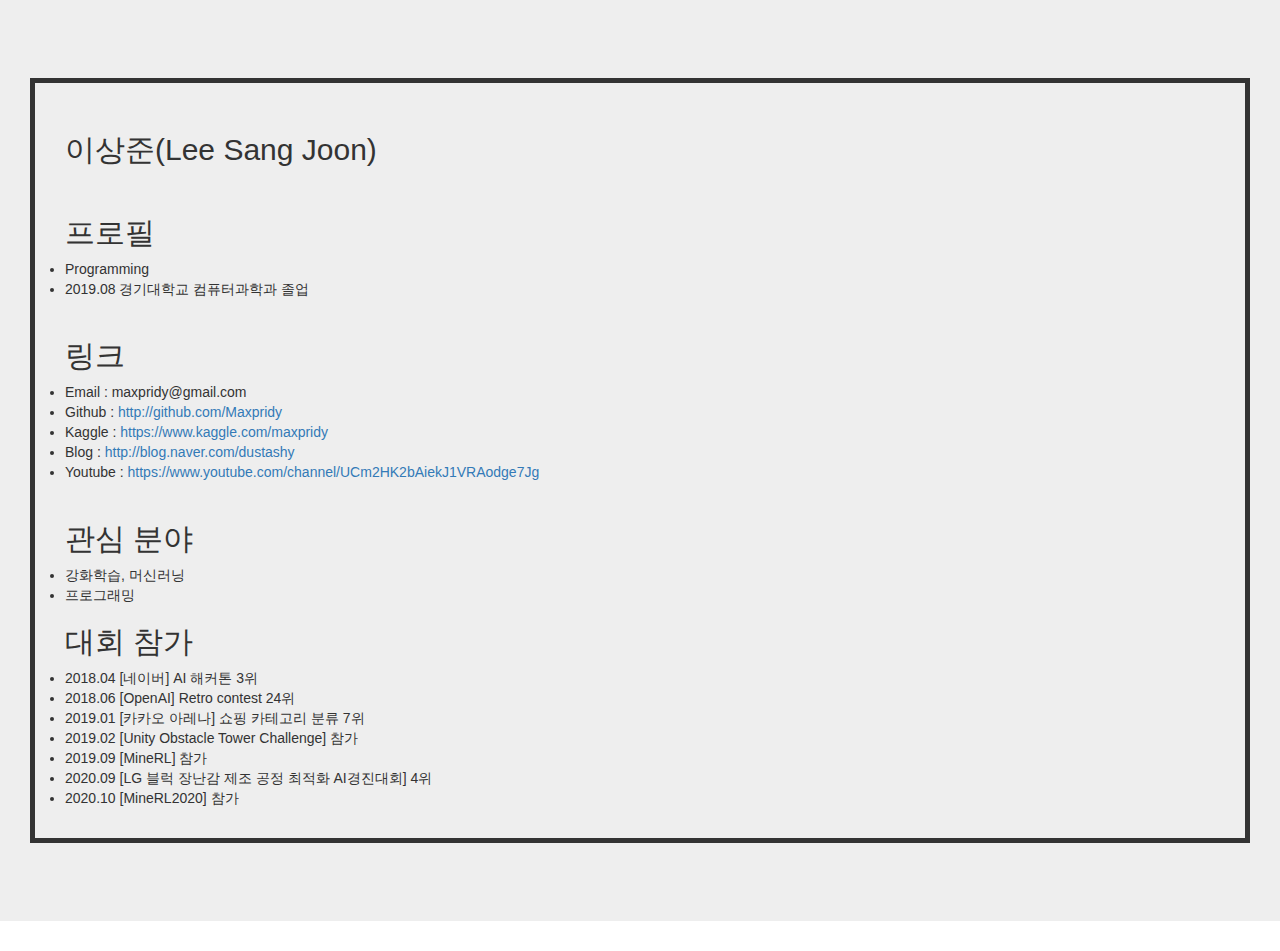
==== index.html @ fdd9bcda "update README : add kaggle" ====
<!DOCTYPE html>
<html lang="ko">
    <head>
        <title>
            Max Pridy
        </title>

        <link rel="shortcut icon" href="./images/max.jpg">


        <!-- CSS  -->
        <link href="css/style.css" type="text/css" rel="stylesheet" media="screen,projection"/>
        <link rel="stylesheet" href="css/main.css">
        <link rel="stylesheet" href="https://maxcdn.bootstrapcdn.com/bootstrap/3.3.2/css/bootstrap.min.css">

        <meta name="viewport" content="width=device-width, initial-scale=1.0">
    </head>
    <body>
        <container class="jumbotron">
            <main id="leftmain">

                <h2>이상준(Lee Sang Joon)</h2>
                <br>

                <div>
                    <h2>프로필</h2>

                    <li>Programming</li>
                    <li>2019.08 경기대학교 컴퓨터과학과 졸업</li>
                </div>
                <br>

                <div>
                    <h2>링크</h2>
                    <li>Email  : maxpridy@gmail.com</li>
                    <li>Github : <a href="http://github.com/Maxpridy">http://github.com/Maxpridy</a></li>
                    <li>Kaggle : <a href="https://www.kaggle.com/maxpridy">https://www.kaggle.com/maxpridy</a></li>
                    <li>Blog : <a href="http://blog.naver.com/dustashy">http://blog.naver.com/dustashy</a></li>
                    <li>Youtube : <a href="https://www.youtube.com/channel/UCm2HK2bAiekJ1VRAodge7Jg">https://www.youtube.com/channel/UCm2HK2bAiekJ1VRAodge7Jg</a></li>
                </div>
                <br>

                <div>
                    <h2>관심 분야</h2>
                    <li>강화학습, 머신러닝</li>
                    <li>프로그래밍</li>
                </div>

                <div>
                    <h2>대회 참가</h2>
                    <li>2018.04 [네이버] AI 해커톤 3위</li>
                    <li>2018.06 [OpenAI] Retro contest 24위</li>
                    <li>2019.01 [카카오 아레나] 쇼핑 카테고리 분류 7위</li>
                    <li>2019.02 [Unity Obstacle Tower Challenge] 참가</li>
                    <li>2019.09 [MineRL] 참가</li>
                    <li>2020.09 [LG 블럭 장난감 제조 공정 최적화 AI경진대회] 4위</li>
                    <li>2020.10 [MineRL2020] 참가</li>
                </div>

            </main>

            <!-- <main id="rightmain" class="col-md-6">

            </main> -->

        </container>

    </body>
</html>
---- css/main.css ----
container{
    display: flex;
}

main{
    flex-basis: 50%;
    padding: 30px;
    flex-grow: 1;
    border: 5px solid;
    margin: 30px;
    vertical-align: middle;

}

@media(max-width: 1000px){
    container{
        flex-direction: column;
    }
}

.blue{
    color: #1D4E89;
}

.red{
    color: #954F4F;
}
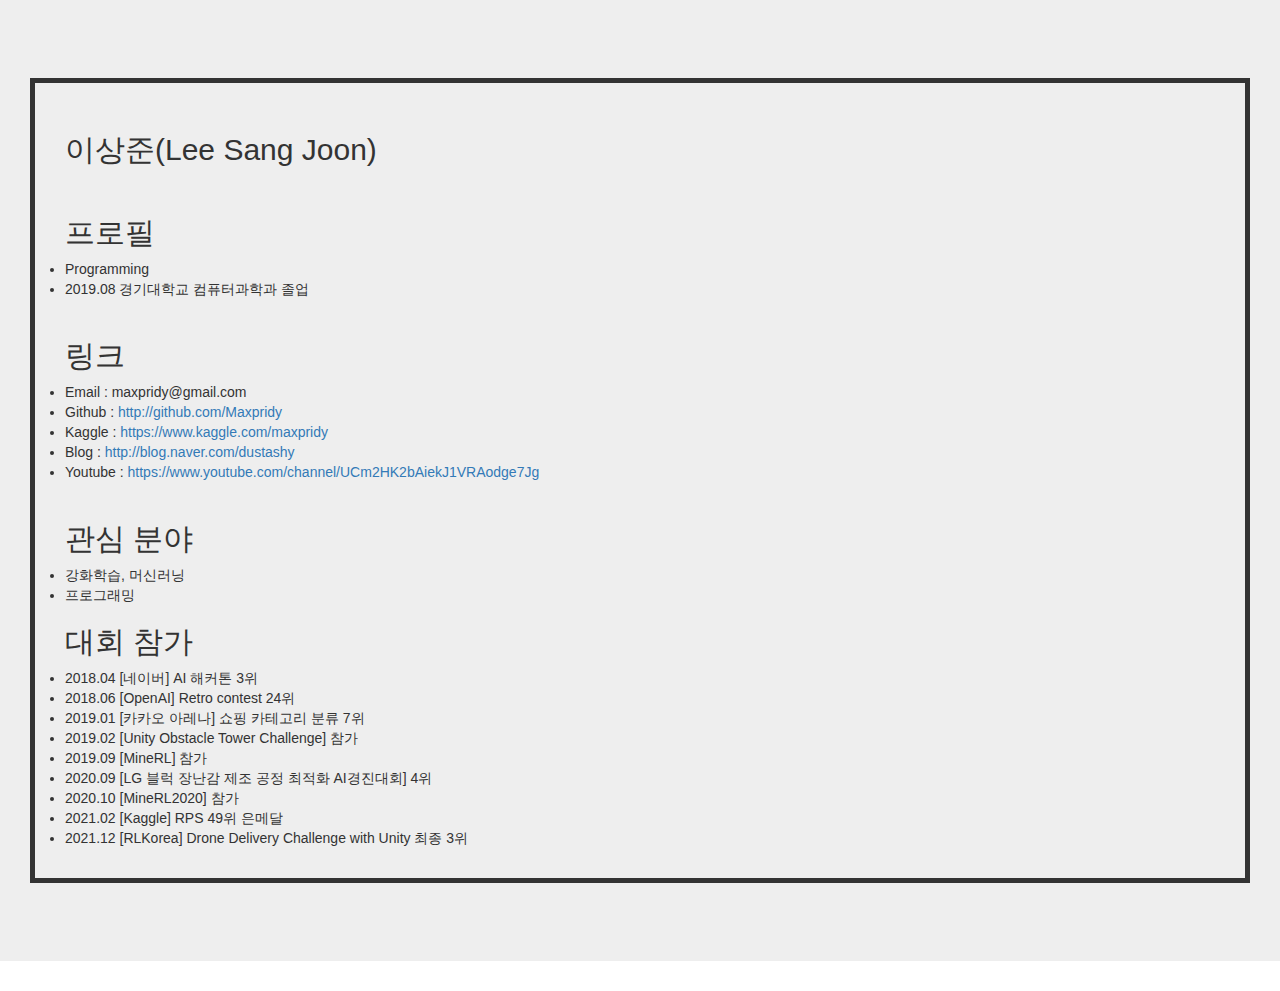
==== commit e42ddc21: "update index" ====
--- a/index.html
+++ b/index.html
@@ -55,6 +55,8 @@
                     <li>2019.09 [MineRL] 참가</li>
                     <li>2020.09 [LG 블럭 장난감 제조 공정 최적화 AI경진대회] 4위</li>
                     <li>2020.10 [MineRL2020] 참가</li>
+                    <li>2021.02 [Kaggle] RPS 49위 은메달</li>
+                    <li>2021.12 [RLKorea] Drone Delivery Challenge with Unity 최종 3위</li>
                 </div>
 
             </main>
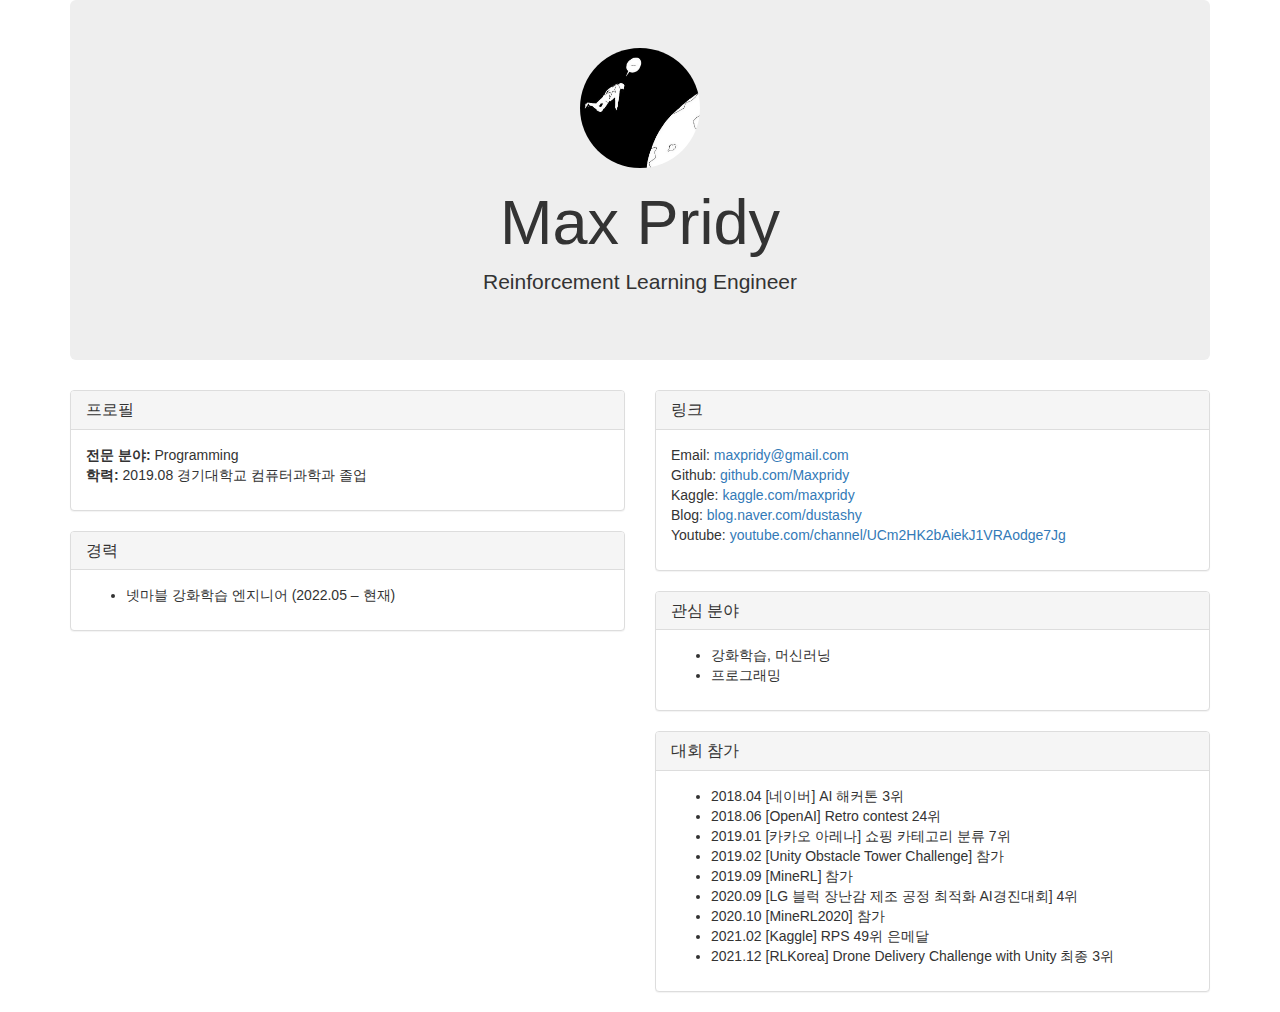
==== commit c8af42c9: "Update index.html" ====
--- a/index.html
+++ b/index.html
@@ -1,71 +1,95 @@
 <!DOCTYPE html>
 <html lang="ko">
-    <head>
-        <title>
-            Max Pridy
-        </title>
-
-        <link rel="shortcut icon" href="./images/max.jpg">
-
-
-        <!-- CSS  -->
-        <link href="css/style.css" type="text/css" rel="stylesheet" media="screen,projection"/>
-        <link rel="stylesheet" href="css/main.css">
-        <link rel="stylesheet" href="https://maxcdn.bootstrapcdn.com/bootstrap/3.3.2/css/bootstrap.min.css">
-
-        <meta name="viewport" content="width=device-width, initial-scale=1.0">
-    </head>
-    <body>
-        <container class="jumbotron">
-            <main id="leftmain">
-
-                <h2>이상준(Lee Sang Joon)</h2>
-                <br>
-
-                <div>
-                    <h2>프로필</h2>
-
-                    <li>Programming</li>
-                    <li>2019.08 경기대학교 컴퓨터과학과 졸업</li>
+<head>
+    <meta charset="UTF-8">
+    <meta name="viewport" content="width=device-width, initial-scale=1">
+    <title>Max Pridy</title>
+    <link rel="shortcut icon" href="./images/max.jpg">
+    <!-- Bootstrap CSS -->
+    <link rel="stylesheet" href="https://maxcdn.bootstrapcdn.com/bootstrap/3.3.2/css/bootstrap.min.css">
+    <!-- Custom CSS -->
+    <link href="css/style.css" rel="stylesheet" />
+    <link href="css/main.css" rel="stylesheet" />
+</head>
+<body>
+    <div class="container">
+        <!-- Header -->
+        <header class="jumbotron text-center">
+            <img src="./images/max.jpg" alt="Max Pridy" class="img-circle" width="120" height="120">
+            <h1>Max Pridy</h1>
+            <p>Reinforcement Learning Engineer</p>
+        </header>
+        <!-- Content -->
+        <div class="row">
+            <!-- Left Column -->
+            <div class="col-md-6">
+                <!-- Profile Panel -->
+                <div class="panel panel-default">
+                    <div class="panel-heading"><h3 class="panel-title">프로필</h3></div>
+                    <div class="panel-body">
+                        <ul class="list-unstyled">
+                            <li><strong>전문 분야:</strong> Programming</li>
+                            <li><strong>학력:</strong> 2019.08 경기대학교 컴퓨터과학과 졸업</li>
+                        </ul>
+                    </div>
                 </div>
-                <br>
-
-                <div>
-                    <h2>링크</h2>
-                    <li>Email  : maxpridy@gmail.com</li>
-                    <li>Github : <a href="http://github.com/Maxpridy">http://github.com/Maxpridy</a></li>
-                    <li>Kaggle : <a href="https://www.kaggle.com/maxpridy">https://www.kaggle.com/maxpridy</a></li>
-                    <li>Blog : <a href="http://blog.naver.com/dustashy">http://blog.naver.com/dustashy</a></li>
-                    <li>Youtube : <a href="https://www.youtube.com/channel/UCm2HK2bAiekJ1VRAodge7Jg">https://www.youtube.com/channel/UCm2HK2bAiekJ1VRAodge7Jg</a></li>
+                <!-- Career Panel -->
+                <div class="panel panel-default">
+                    <div class="panel-heading"><h3 class="panel-title">경력</h3></div>
+                    <div class="panel-body">
+                        <ul>
+                            <li>넷마블 강화학습 엔지니어 (2022.05 &ndash; 현재)</li>
+                        </ul>
+                    </div>
                 </div>
-                <br>
-
-                <div>
-                    <h2>관심 분야</h2>
-                    <li>강화학습, 머신러닝</li>
-                    <li>프로그래밍</li>
+            </div>
+            <!-- Right Column -->
+            <div class="col-md-6">
+                <!-- Links Panel -->
+                <div class="panel panel-default">
+                    <div class="panel-heading"><h3 class="panel-title">링크</h3></div>
+                    <div class="panel-body">
+                        <ul class="list-unstyled">
+                            <li>Email: <a href="mailto:maxpridy@gmail.com">maxpridy@gmail.com</a></li>
+                            <li>Github: <a href="http://github.com/Maxpridy" target="_blank">github.com/Maxpridy</a></li>
+                            <li>Kaggle: <a href="https://www.kaggle.com/maxpridy" target="_blank">kaggle.com/maxpridy</a></li>
+                            <li>Blog: <a href="http://blog.naver.com/dustashy" target="_blank">blog.naver.com/dustashy</a></li>
+                            <li>Youtube: <a href="https://www.youtube.com/channel/UCm2HK2bAiekJ1VRAodge7Jg" target="_blank">youtube.com/channel/UCm2HK2bAiekJ1VRAodge7Jg</a></li>
+                        </ul>
+                    </div>
                 </div>
-
-                <div>
-                    <h2>대회 참가</h2>
-                    <li>2018.04 [네이버] AI 해커톤 3위</li>
-                    <li>2018.06 [OpenAI] Retro contest 24위</li>
-                    <li>2019.01 [카카오 아레나] 쇼핑 카테고리 분류 7위</li>
-                    <li>2019.02 [Unity Obstacle Tower Challenge] 참가</li>
-                    <li>2019.09 [MineRL] 참가</li>
-                    <li>2020.09 [LG 블럭 장난감 제조 공정 최적화 AI경진대회] 4위</li>
-                    <li>2020.10 [MineRL2020] 참가</li>
-                    <li>2021.02 [Kaggle] RPS 49위 은메달</li>
-                    <li>2021.12 [RLKorea] Drone Delivery Challenge with Unity 최종 3위</li>
+                <!-- Interests Panel -->
+                <div class="panel panel-default">
+                    <div class="panel-heading"><h3 class="panel-title">관심 분야</h3></div>
+                    <div class="panel-body">
+                        <ul>
+                            <li>강화학습, 머신러닝</li>
+                            <li>프로그래밍</li>
+                        </ul>
+                    </div>
                 </div>
-
-            </main>
-
-            <!-- <main id="rightmain" class="col-md-6">
-
-            </main> -->
-
-        </container>
-
-    </body>
+                <!-- Competitions Panel -->
+                <div class="panel panel-default">
+                    <div class="panel-heading"><h3 class="panel-title">대회 참가</h3></div>
+                    <div class="panel-body">
+                        <ul>
+                            <li>2018.04 [네이버] AI 해커톤 3위</li>
+                            <li>2018.06 [OpenAI] Retro contest 24위</li>
+                            <li>2019.01 [카카오 아레나] 쇼핑 카테고리 분류 7위</li>
+                            <li>2019.02 [Unity Obstacle Tower Challenge] 참가</li>
+                            <li>2019.09 [MineRL] 참가</li>
+                            <li>2020.09 [LG 블럭 장난감 제조 공정 최적화 AI경진대회] 4위</li>
+                            <li>2020.10 [MineRL2020] 참가</li>
+                            <li>2021.02 [Kaggle] RPS 49위 은메달</li>
+                            <li>2021.12 [RLKorea] Drone Delivery Challenge with Unity 최종 3위</li>
+                        </ul>
+                    </div>
+                </div>
+            </div>
+        </div>
+    </div>
+    <!-- jQuery and Bootstrap JS -->
+    <script src="https://ajax.googleapis.com/ajax/libs/jquery/1.11.2/jquery.min.js"></script>
+    <script src="https://maxcdn.bootstrapcdn.com/bootstrap/3.3.2/js/bootstrap.min.js"></script>
+</body>
 </html>
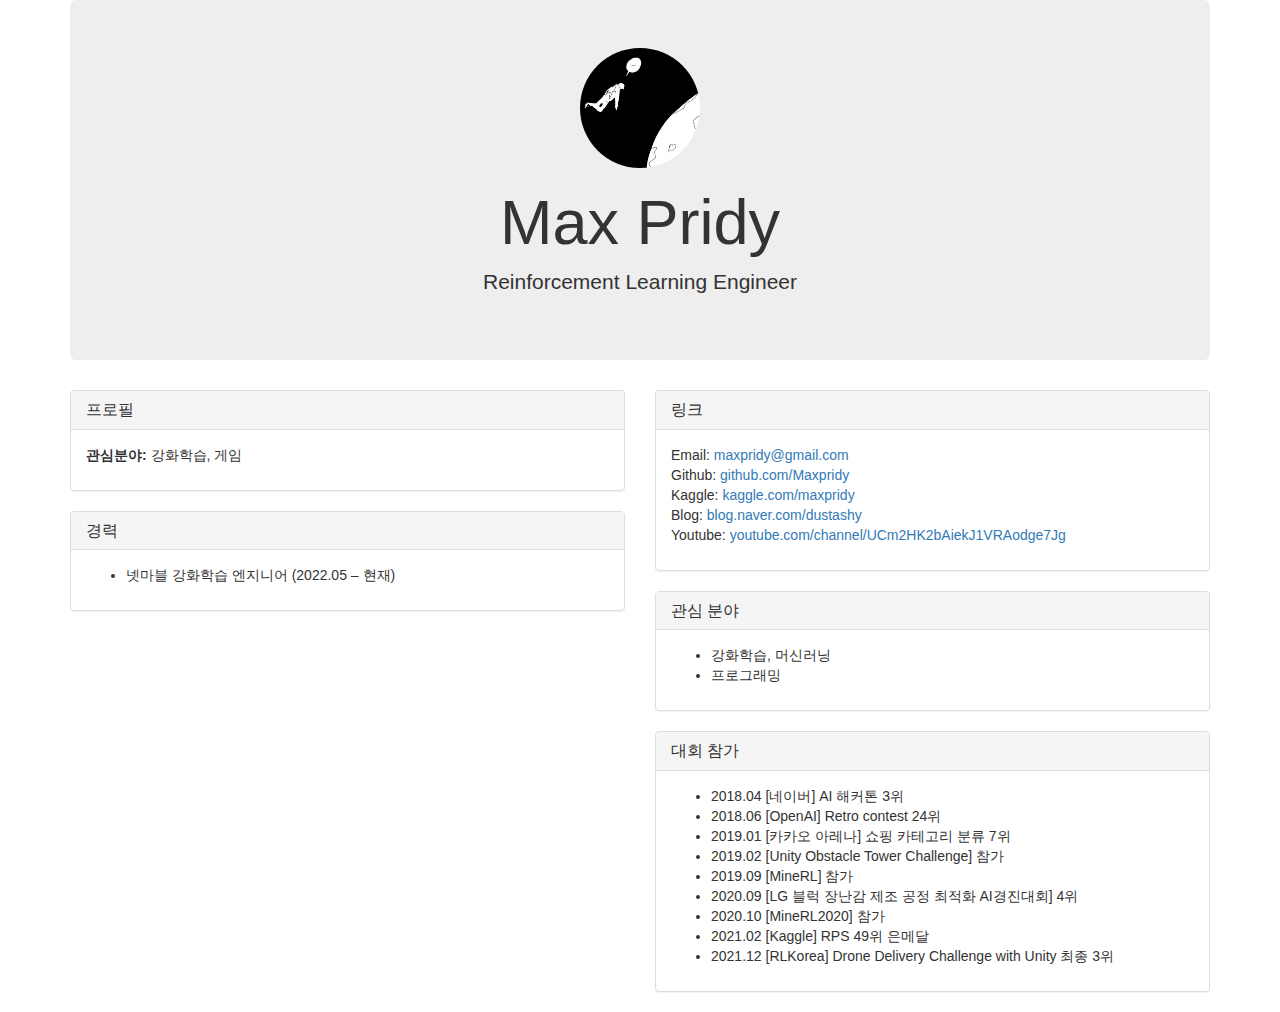
==== commit c4e1ee3e: "Update index.html" ====
--- a/index.html
+++ b/index.html
@@ -28,8 +28,7 @@
                     <div class="panel-heading"><h3 class="panel-title">프로필</h3></div>
                     <div class="panel-body">
                         <ul class="list-unstyled">
-                            <li><strong>전문 분야:</strong> Programming</li>
-                            <li><strong>학력:</strong> 2019.08 경기대학교 컴퓨터과학과 졸업</li>
+                            <li><strong>관심분야:</strong> 강화학습, 게임</li>
                         </ul>
                     </div>
                 </div>
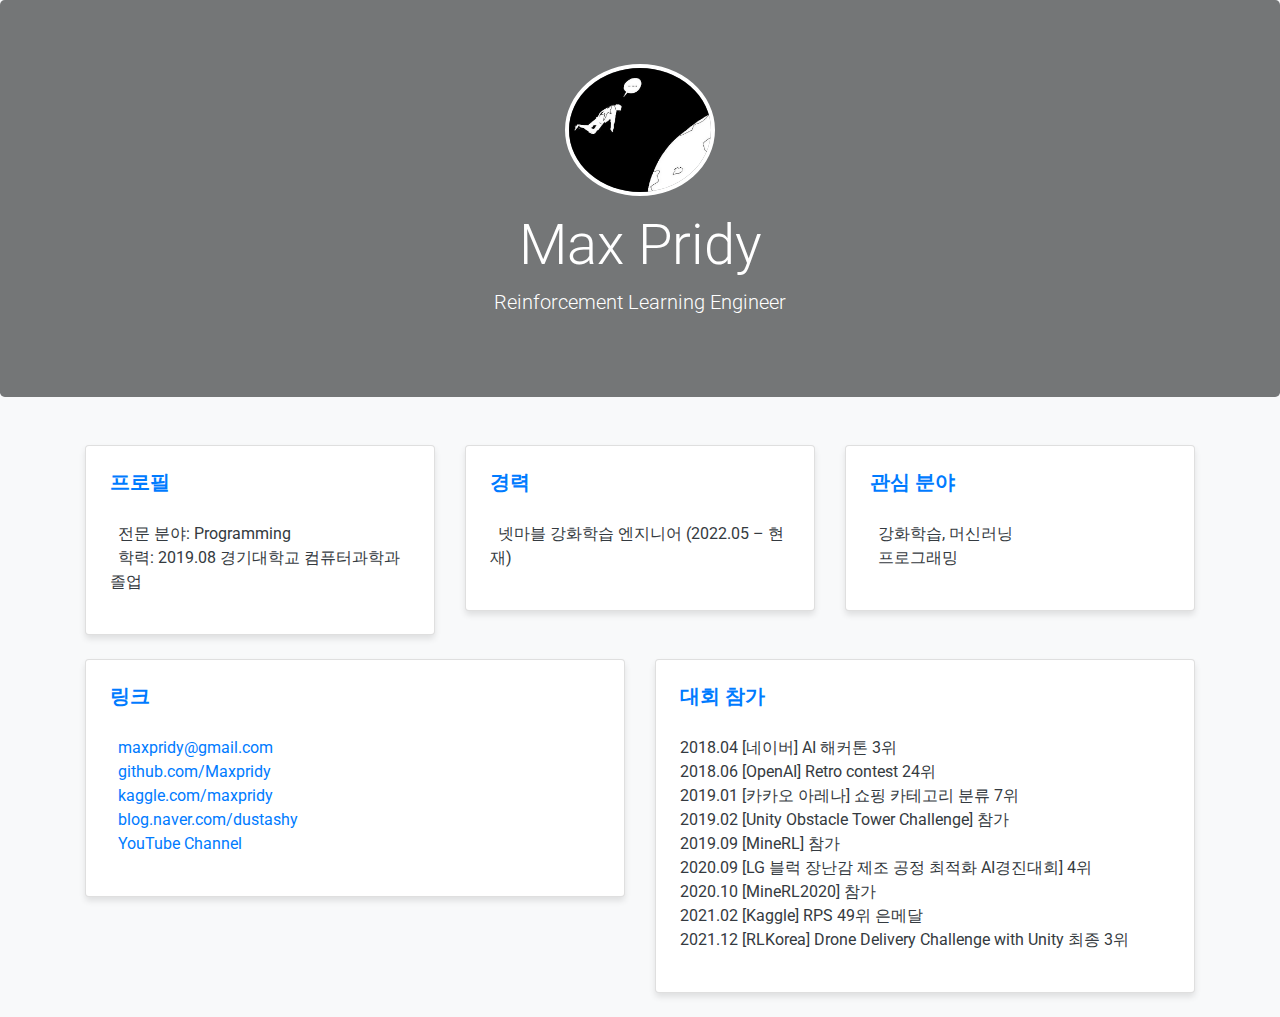
==== commit 4a15e324: "Update index.html" ====
--- a/index.html
+++ b/index.html
@@ -5,90 +5,128 @@
     <meta name="viewport" content="width=device-width, initial-scale=1">
     <title>Max Pridy</title>
     <link rel="shortcut icon" href="./images/max.jpg">
-    <!-- Bootstrap CSS -->
-    <link rel="stylesheet" href="https://maxcdn.bootstrapcdn.com/bootstrap/3.3.2/css/bootstrap.min.css">
-    <!-- Custom CSS -->
-    <link href="css/style.css" rel="stylesheet" />
-    <link href="css/main.css" rel="stylesheet" />
+    <!-- Google Fonts -->
+    <link href="https://fonts.googleapis.com/css?family=Roboto:400,700&display=swap" rel="stylesheet">
+    <!-- Bootstrap 4 -->
+    <link rel="stylesheet" href="https://stackpath.bootstrapcdn.com/bootstrap/4.5.2/css/bootstrap.min.css">
+    <!-- FontAwesome -->
+    <link rel="stylesheet" href="https://use.fontawesome.com/releases/v5.15.4/css/all.css" integrity="sha384-dyN1QBGpL+1TUN324j6nU5zTh+Kqz1Q4ticZG9GmE+ic0Lbi9jFusn3+G2v30o/p" crossorigin="anonymous">
+    <style>
+        body {
+            font-family: 'Roboto', sans-serif;
+            background-color: #f8f9fa;
+            color: #343a40;
+        }
+        .jumbotron {
+            background-image: url('./images/header-bg.jpg');
+            background-size: cover;
+            background-position: center;
+            color: white;
+            position: relative;
+            overflow: hidden;
+            margin-bottom: 0;
+            padding: 4rem 2rem;
+        }
+        .jumbotron::after {
+            content: '';
+            position: absolute;
+            top: 0; left: 0; right: 0; bottom: 0;
+            background: rgba(0,0,0,0.5);
+        }
+        .jumbotron .container {
+            position: relative;
+            z-index: 1;
+        }
+        .jumbotron .rounded-circle {
+            border: 4px solid #fff;
+        }
+        .card {
+            box-shadow: 0 4px 6px rgba(0,0,0,0.1);
+            transition: transform 0.2s;
+        }
+        .card:hover {
+            transform: translateY(-5px);
+        }
+        .card-title {
+            font-weight: 700;
+            color: #007bff;
+        }
+        .list-unstyled li i {
+            margin-right: 8px;
+            color: #007bff;
+        }
+    </style>
 </head>
 <body>
-    <div class="container">
-        <!-- Header -->
-        <header class="jumbotron text-center">
-            <img src="./images/max.jpg" alt="Max Pridy" class="img-circle" width="120" height="120">
-            <h1>Max Pridy</h1>
-            <p>Reinforcement Learning Engineer</p>
-        </header>
-        <!-- Content -->
+    <div class="jumbotron text-center text-white">
+        <div class="container">
+            <img src="./images/max.jpg" alt="Max Pridy" class="rounded-circle img-fluid" width="150">
+            <h1 class="display-4 mt-3">Max Pridy</h1>
+            <p class="lead">Reinforcement Learning Engineer</p>
+        </div>
+    </div>
+    <div class="container mt-5">
         <div class="row">
-            <!-- Left Column -->
-            <div class="col-md-6">
-                <!-- Profile Panel -->
-                <div class="panel panel-default">
-                    <div class="panel-heading"><h3 class="panel-title">프로필</h3></div>
-                    <div class="panel-body">
-                        <ul class="list-unstyled">
-                            <li><strong>관심분야:</strong> 강화학습, 게임</li>
-                        </ul>
-                    </div>
-                </div>
-                <!-- Career Panel -->
-                <div class="panel panel-default">
-                    <div class="panel-heading"><h3 class="panel-title">경력</h3></div>
-                    <div class="panel-body">
-                        <ul>
-                            <li>넷마블 강화학습 엔지니어 (2022.05 &ndash; 현재)</li>
-                        </ul>
-                    </div>
+            <div class="col-lg-4 mb-4">
+                <div class="card p-4">
+                    <h5 class="card-title"><i class="fas fa-user"></i> 프로필</h5>
+                    <ul class="list-unstyled mt-3">
+                        <li><i class="fas fa-code"></i>전문 분야: Programming</li>
+                        <li><i class="fas fa-graduation-cap"></i>학력: 2019.08 경기대학교 컴퓨터과학과 졸업</li>
+                    </ul>
                 </div>
             </div>
-            <!-- Right Column -->
-            <div class="col-md-6">
-                <!-- Links Panel -->
-                <div class="panel panel-default">
-                    <div class="panel-heading"><h3 class="panel-title">링크</h3></div>
-                    <div class="panel-body">
-                        <ul class="list-unstyled">
-                            <li>Email: <a href="mailto:maxpridy@gmail.com">maxpridy@gmail.com</a></li>
-                            <li>Github: <a href="http://github.com/Maxpridy" target="_blank">github.com/Maxpridy</a></li>
-                            <li>Kaggle: <a href="https://www.kaggle.com/maxpridy" target="_blank">kaggle.com/maxpridy</a></li>
-                            <li>Blog: <a href="http://blog.naver.com/dustashy" target="_blank">blog.naver.com/dustashy</a></li>
-                            <li>Youtube: <a href="https://www.youtube.com/channel/UCm2HK2bAiekJ1VRAodge7Jg" target="_blank">youtube.com/channel/UCm2HK2bAiekJ1VRAodge7Jg</a></li>
-                        </ul>
-                    </div>
+            <div class="col-lg-4 mb-4">
+                <div class="card p-4">
+                    <h5 class="card-title"><i class="fas fa-briefcase"></i> 경력</h5>
+                    <ul class="list-unstyled mt-3">
+                        <li><i class="fas fa-rocket"></i>넷마블 강화학습 엔지니어 (2022.05 – 현재)</li>
+                    </ul>
                 </div>
-                <!-- Interests Panel -->
-                <div class="panel panel-default">
-                    <div class="panel-heading"><h3 class="panel-title">관심 분야</h3></div>
-                    <div class="panel-body">
-                        <ul>
-                            <li>강화학습, 머신러닝</li>
-                            <li>프로그래밍</li>
-                        </ul>
-                    </div>
+            </div>
+            <div class="col-lg-4 mb-4">
+                <div class="card p-4">
+                    <h5 class="card-title"><i class="fas fa-heart"></i> 관심 분야</h5>
+                    <ul class="list-unstyled mt-3">
+                        <li><i class="fas fa-robot"></i>강화학습, 머신러닝</li>
+                        <li><i class="fas fa-laptop-code"></i>프로그래밍</li>
+                    </ul>
                 </div>
-                <!-- Competitions Panel -->
-                <div class="panel panel-default">
-                    <div class="panel-heading"><h3 class="panel-title">대회 참가</h3></div>
-                    <div class="panel-body">
-                        <ul>
-                            <li>2018.04 [네이버] AI 해커톤 3위</li>
-                            <li>2018.06 [OpenAI] Retro contest 24위</li>
-                            <li>2019.01 [카카오 아레나] 쇼핑 카테고리 분류 7위</li>
-                            <li>2019.02 [Unity Obstacle Tower Challenge] 참가</li>
-                            <li>2019.09 [MineRL] 참가</li>
-                            <li>2020.09 [LG 블럭 장난감 제조 공정 최적화 AI경진대회] 4위</li>
-                            <li>2020.10 [MineRL2020] 참가</li>
-                            <li>2021.02 [Kaggle] RPS 49위 은메달</li>
-                            <li>2021.12 [RLKorea] Drone Delivery Challenge with Unity 최종 3위</li>
-                        </ul>
-                    </div>
+            </div>
+        </div>
+        <div class="row">
+            <div class="col-lg-6 mb-4">
+                <div class="card p-4">
+                    <h5 class="card-title"><i class="fas fa-link"></i> 링크</h5>
+                    <ul class="list-unstyled mt-3">
+                        <li><i class="fas fa-envelope"></i><a href="mailto:maxpridy@gmail.com">maxpridy@gmail.com</a></li>
+                        <li><i class="fab fa-github"></i><a href="http://github.com/Maxpridy" target="_blank">github.com/Maxpridy</a></li>
+                        <li><i class="fab fa-kaggle"></i><a href="https://www.kaggle.com/maxpridy" target="_blank">kaggle.com/maxpridy</a></li>
+                        <li><i class="fas fa-blog"></i><a href="http://blog.naver.com/dustashy" target="_blank">blog.naver.com/dustashy</a></li>
+                        <li><i class="fab fa-youtube"></i><a href="https://www.youtube.com/channel/UCm2HK2bAiekJ1VRAodge7Jg" target="_blank">YouTube Channel</a></li>
+                    </ul>
+                </div>
+            </div>
+            <div class="col-lg-6 mb-4">
+                <div class="card p-4">
+                    <h5 class="card-title"><i class="fas fa-trophy"></i> 대회 참가</h5>
+                    <ul class="list-unstyled mt-3">
+                        <li>2018.04 [네이버] AI 해커톤 3위</li>
+                        <li>2018.06 [OpenAI] Retro contest 24위</li>
+                        <li>2019.01 [카카오 아레나] 쇼핑 카테고리 분류 7위</li>
+                        <li>2019.02 [Unity Obstacle Tower Challenge] 참가</li>
+                        <li>2019.09 [MineRL] 참가</li>
+                        <li>2020.09 [LG 블럭 장난감 제조 공정 최적화 AI경진대회] 4위</li>
+                        <li>2020.10 [MineRL2020] 참가</li>
+                        <li>2021.02 [Kaggle] RPS 49위 은메달</li>
+                        <li>2021.12 [RLKorea] Drone Delivery Challenge with Unity 최종 3위</li>
+                    </ul>
                 </div>
             </div>
         </div>
     </div>
-    <!-- jQuery and Bootstrap JS -->
-    <script src="https://ajax.googleapis.com/ajax/libs/jquery/1.11.2/jquery.min.js"></script>
-    <script src="https://maxcdn.bootstrapcdn.com/bootstrap/3.3.2/js/bootstrap.min.js"></script>
+    <!-- Scripts -->
+    <script src="https://code.jquery.com/jquery-3.5.1.slim.min.js"></script>
+    <script src="https://stackpath.bootstrapcdn.com/bootstrap/4.5.2/js/bootstrap.bundle.min.js"></script>
 </body>
 </html>
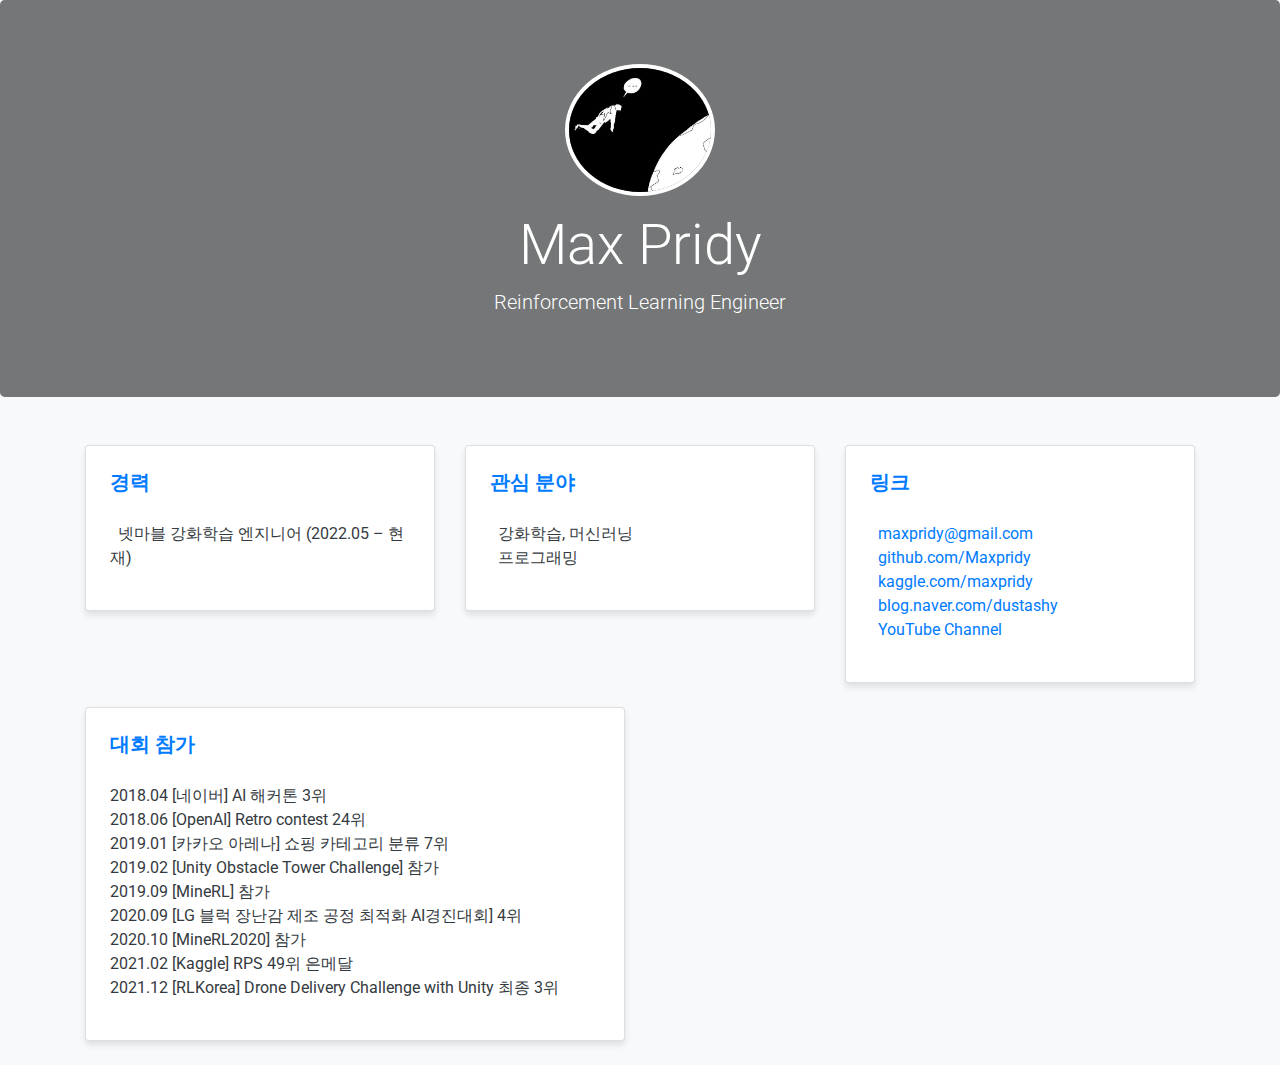
==== commit 3fac8d6d: "Update index.html" ====
--- a/index.html
+++ b/index.html
@@ -69,15 +69,6 @@
         <div class="row">
             <div class="col-lg-4 mb-4">
                 <div class="card p-4">
-                    <h5 class="card-title"><i class="fas fa-user"></i> 프로필</h5>
-                    <ul class="list-unstyled mt-3">
-                        <li><i class="fas fa-code"></i>전문 분야: Programming</li>
-                        <li><i class="fas fa-graduation-cap"></i>학력: 2019.08 경기대학교 컴퓨터과학과 졸업</li>
-                    </ul>
-                </div>
-            </div>
-            <div class="col-lg-4 mb-4">
-                <div class="card p-4">
                     <h5 class="card-title"><i class="fas fa-briefcase"></i> 경력</h5>
                     <ul class="list-unstyled mt-3">
                         <li><i class="fas fa-rocket"></i>넷마블 강화학습 엔지니어 (2022.05 – 현재)</li>
@@ -93,9 +84,7 @@
                     </ul>
                 </div>
             </div>
-        </div>
-        <div class="row">
-            <div class="col-lg-6 mb-4">
+            <div class="col-lg-4 mb-4">
                 <div class="card p-4">
                     <h5 class="card-title"><i class="fas fa-link"></i> 링크</h5>
                     <ul class="list-unstyled mt-3">
@@ -107,6 +96,8 @@
                     </ul>
                 </div>
             </div>
+        </div>
+        <div class="row">
             <div class="col-lg-6 mb-4">
                 <div class="card p-4">
                     <h5 class="card-title"><i class="fas fa-trophy"></i> 대회 참가</h5>
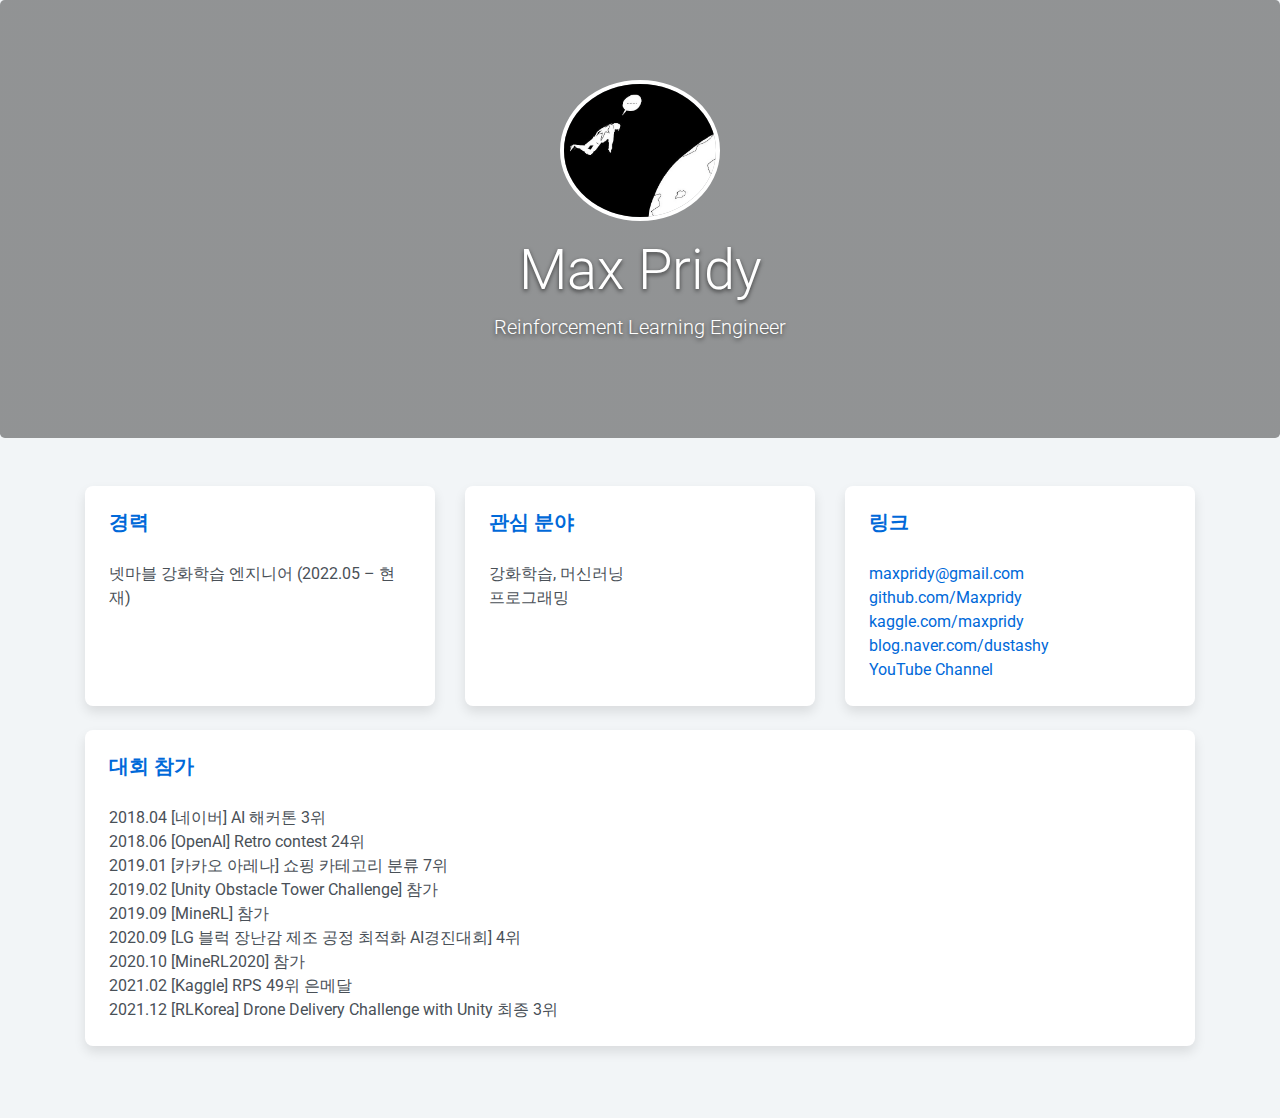
==== commit 12523d83: "Update index.html" ====
--- a/index.html
+++ b/index.html
@@ -2,7 +2,7 @@
 <html lang="ko">
 <head>
     <meta charset="UTF-8">
-    <meta name="viewport" content="width=device-width, initial-scale=1">
+    <meta name="viewport" content="width=device-width, initial-scale=1, shrink-to-fit=no">
     <title>Max Pridy</title>
     <link rel="shortcut icon" href="./images/max.jpg">
     <!-- Google Fonts -->
@@ -14,80 +14,79 @@
     <style>
         body {
             font-family: 'Roboto', sans-serif;
-            background-color: #f8f9fa;
-            color: #343a40;
+            background-color: #f2f5f7;
+            color: #495057;
         }
         .jumbotron {
-            background-image: url('./images/header-bg.jpg');
-            background-size: cover;
-            background-position: center;
-            color: white;
-            position: relative;
-            overflow: hidden;
+            background: linear-gradient(rgba(0,0,0,0.4), rgba(0,0,0,0.4)), url('./images/header-bg.jpg') center/cover no-repeat;
+            color: #fff;
+            text-shadow: 0 2px 4px rgba(0,0,0,0.6);
             margin-bottom: 0;
-            padding: 4rem 2rem;
+            padding: 5rem 1rem;
         }
-        .jumbotron::after {
-            content: '';
-            position: absolute;
-            top: 0; left: 0; right: 0; bottom: 0;
-            background: rgba(0,0,0,0.5);
-        }
-        .jumbotron .container {
-            position: relative;
-            z-index: 1;
-        }
-        .jumbotron .rounded-circle {
+        .jumbotron img {
             border: 4px solid #fff;
         }
         .card {
-            box-shadow: 0 4px 6px rgba(0,0,0,0.1);
-            transition: transform 0.2s;
+            background-color: #fff;
+            border: none;
+            border-radius: 0.5rem;
+            box-shadow: 0 6px 12px rgba(0,0,0,0.1);
+            transition: transform 0.3s, box-shadow 0.3s;
         }
         .card:hover {
-            transform: translateY(-5px);
+            transform: translateY(-8px);
+            box-shadow: 0 12px 24px rgba(0,0,0,0.15);
         }
         .card-title {
             font-weight: 700;
-            color: #007bff;
+            color: #0069d9;
         }
         .list-unstyled li i {
-            margin-right: 8px;
-            color: #007bff;
+            width: 24px;
+            text-align: center;
+            color: #0069d9;
+        }
+        a {
+            color: #0069d9;
+            text-decoration: none;
+        }
+        a:hover {
+            text-decoration: underline;
         }
     </style>
 </head>
 <body>
-    <div class="jumbotron text-center text-white">
+    <div class="jumbotron text-center">
         <div class="container">
-            <img src="./images/max.jpg" alt="Max Pridy" class="rounded-circle img-fluid" width="150">
+            <img src="./images/max.jpg" alt="Max Pridy" class="rounded-circle img-fluid" width="160">
             <h1 class="display-4 mt-3">Max Pridy</h1>
             <p class="lead">Reinforcement Learning Engineer</p>
         </div>
     </div>
-    <div class="container mt-5">
+    <div class="container py-5">
         <div class="row">
-            <div class="col-lg-4 mb-4">
-                <div class="card p-4">
+            <div class="col-md-4 mb-4">
+                <div class="card p-4 h-100">
                     <h5 class="card-title"><i class="fas fa-briefcase"></i> 경력</h5>
-                    <ul class="list-unstyled mt-3">
+                    <ul class="list-unstyled mt-3 mb-0">
                         <li><i class="fas fa-rocket"></i>넷마블 강화학습 엔지니어 (2022.05 – 현재)</li>
                     </ul>
                 </div>
             </div>
-            <div class="col-lg-4 mb-4">
-                <div class="card p-4">
+            <div class="col-md-4 mb-4">
+                <div class="card p-4 h-100">
                     <h5 class="card-title"><i class="fas fa-heart"></i> 관심 분야</h5>
-                    <ul class="list-unstyled mt-3">
+                    <ul class="list-unstyled mt-3 mb-0">
                         <li><i class="fas fa-robot"></i>강화학습, 머신러닝</li>
                         <li><i class="fas fa-laptop-code"></i>프로그래밍</li>
                     </ul>
                 </div>
             </div>
-            <div class="col-lg-4 mb-4">
-                <div class="card p-4">
+            <div class="col-md-4 mb-4">
+                <div class="card p-4 h-100">
                     <h5 class="card-title"><i class="fas fa-link"></i> 링크</h5>
-                    <ul class="list-unstyled mt-3">
+                    <ul class="list-unstyled mt-3 mb-0">
                         <li><i class="fas fa-envelope"></i><a href="mailto:maxpridy@gmail.com">maxpridy@gmail.com</a></li>
                         <li><i class="fab fa-github"></i><a href="http://github.com/Maxpridy" target="_blank">github.com/Maxpridy</a></li>
                         <li><i class="fab fa-kaggle"></i><a href="https://www.kaggle.com/maxpridy" target="_blank">kaggle.com/maxpridy</a></li>
@@ -98,10 +97,10 @@
             </div>
         </div>
         <div class="row">
-            <div class="col-lg-6 mb-4">
-                <div class="card p-4">
+            <div class="col-12 mb-4">
+                <div class="card p-4 h-100">
                     <h5 class="card-title"><i class="fas fa-trophy"></i> 대회 참가</h5>
-                    <ul class="list-unstyled mt-3">
+                    <ul class="list-unstyled mt-3 mb-0">
                         <li>2018.04 [네이버] AI 해커톤 3위</li>
                         <li>2018.06 [OpenAI] Retro contest 24위</li>
                         <li>2019.01 [카카오 아레나] 쇼핑 카테고리 분류 7위</li>
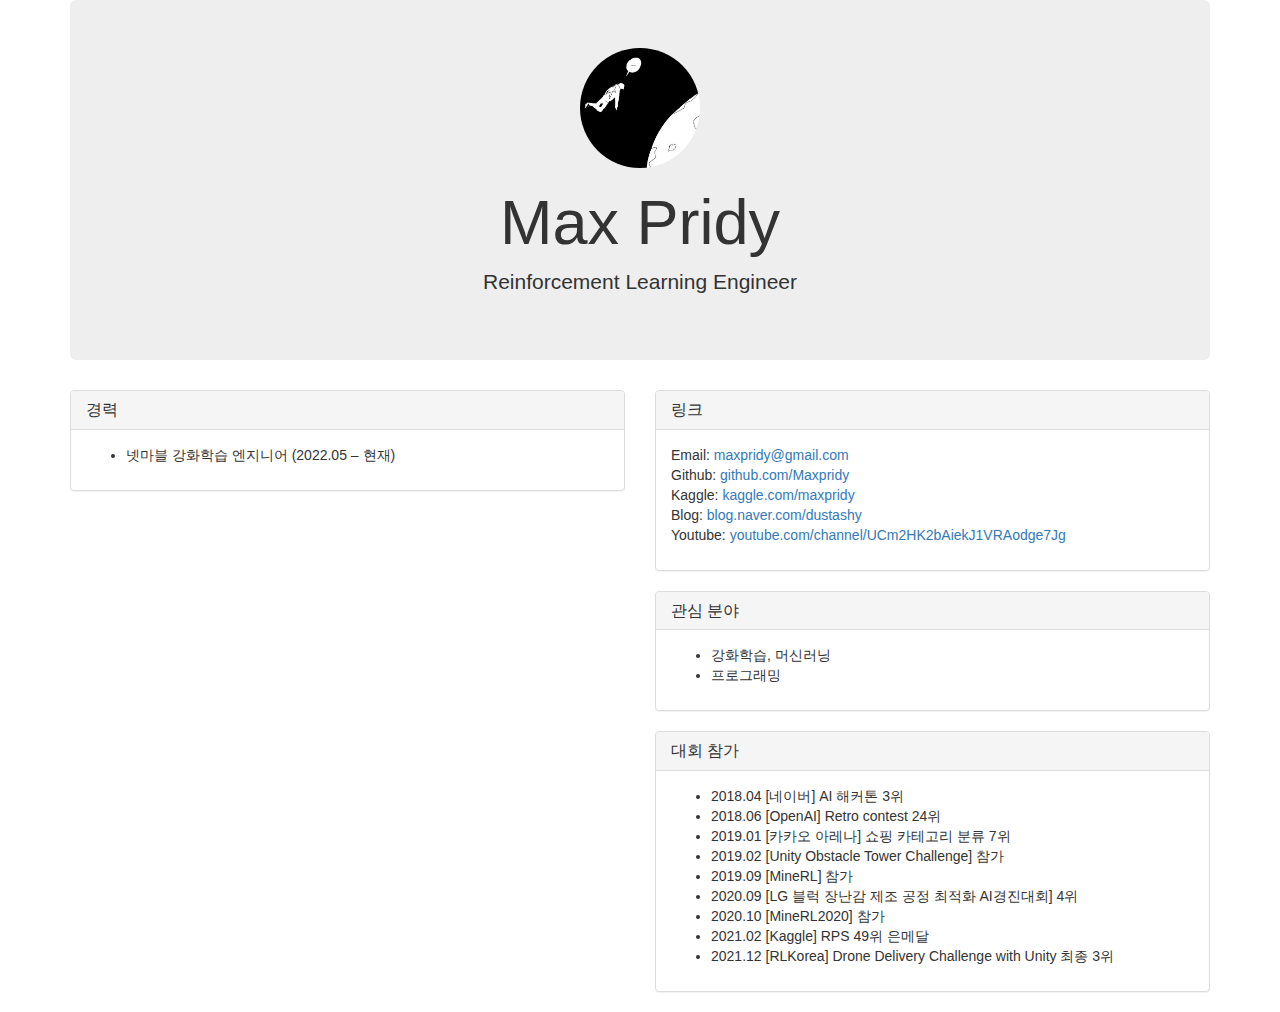
==== commit 4ec89de7: "Update index.html" ====
--- a/index.html
+++ b/index.html
@@ -2,121 +2,84 @@
 <html lang="ko">
 <head>
     <meta charset="UTF-8">
-    <meta name="viewport" content="width=device-width, initial-scale=1, shrink-to-fit=no">
+    <meta name="viewport" content="width=device-width, initial-scale=1">
     <title>Max Pridy</title>
     <link rel="shortcut icon" href="./images/max.jpg">
-    <!-- Google Fonts -->
-    <link href="https://fonts.googleapis.com/css?family=Roboto:400,700&display=swap" rel="stylesheet">
-    <!-- Bootstrap 4 -->
-    <link rel="stylesheet" href="https://stackpath.bootstrapcdn.com/bootstrap/4.5.2/css/bootstrap.min.css">
-    <!-- FontAwesome -->
-    <link rel="stylesheet" href="https://use.fontawesome.com/releases/v5.15.4/css/all.css" integrity="sha384-dyN1QBGpL+1TUN324j6nU5zTh+Kqz1Q4ticZG9GmE+ic0Lbi9jFusn3+G2v30o/p" crossorigin="anonymous">
-    <style>
-        body {
-            font-family: 'Roboto', sans-serif;
-            background-color: #f2f5f7;
-            color: #495057;
-        }
-        .jumbotron {
-            background: linear-gradient(rgba(0,0,0,0.4), rgba(0,0,0,0.4)), url('./images/header-bg.jpg') center/cover no-repeat;
-            color: #fff;
-            text-shadow: 0 2px 4px rgba(0,0,0,0.6);
-            margin-bottom: 0;
-            padding: 5rem 1rem;
-        }
-        .jumbotron img {
-            border: 4px solid #fff;
-        }
-        .card {
-            background-color: #fff;
-            border: none;
-            border-radius: 0.5rem;
-            box-shadow: 0 6px 12px rgba(0,0,0,0.1);
-            transition: transform 0.3s, box-shadow 0.3s;
-        }
-        .card:hover {
-            transform: translateY(-8px);
-            box-shadow: 0 12px 24px rgba(0,0,0,0.15);
-        }
-        .card-title {
-            font-weight: 700;
-            color: #0069d9;
-        }
-        .list-unstyled li i {
-            width: 24px;
-            text-align: center;
-            color: #0069d9;
-        }
-        a {
-            color: #0069d9;
-            text-decoration: none;
-        }
-        a:hover {
-            text-decoration: underline;
-        }
-    </style>
+    <!-- Bootstrap CSS -->
+    <link rel="stylesheet" href="https://maxcdn.bootstrapcdn.com/bootstrap/3.3.2/css/bootstrap.min.css">
+    <!-- Custom CSS -->
+    <link href="css/style.css" rel="stylesheet" />
+    <link href="css/main.css" rel="stylesheet" />
 </head>
 <body>
-    <div class="jumbotron text-center">
-        <div class="container">
-            <img src="./images/max.jpg" alt="Max Pridy" class="rounded-circle img-fluid" width="160">
-            <h1 class="display-4 mt-3">Max Pridy</h1>
-            <p class="lead">Reinforcement Learning Engineer</p>
-        </div>
-    </div>
-    <div class="container py-5">
+    <div class="container">
+        <!-- Header -->
+        <header class="jumbotron text-center">
+            <img src="./images/max.jpg" alt="Max Pridy" class="img-circle" width="120" height="120">
+            <h1>Max Pridy</h1>
+            <p>Reinforcement Learning Engineer</p>
+        </header>
+        <!-- Content -->
         <div class="row">
-            <div class="col-md-4 mb-4">
-                <div class="card p-4 h-100">
-                    <h5 class="card-title"><i class="fas fa-briefcase"></i> 경력</h5>
-                    <ul class="list-unstyled mt-3 mb-0">
-                        <li><i class="fas fa-rocket"></i>넷마블 강화학습 엔지니어 (2022.05 – 현재)</li>
-                    </ul>
+            <!-- Left Column -->
+            <div class="col-md-6">
+                <!-- Career Panel -->
+                <div class="panel panel-default">
+                    <div class="panel-heading"><h3 class="panel-title">경력</h3></div>
+                    <div class="panel-body">
+                        <ul>
+                            <li>넷마블 강화학습 엔지니어 (2022.05 &ndash; 현재)</li>
+                        </ul>
+                    </div>
                 </div>
             </div>
-            <div class="col-md-4 mb-4">
-                <div class="card p-4 h-100">
-                    <h5 class="card-title"><i class="fas fa-heart"></i> 관심 분야</h5>
-                    <ul class="list-unstyled mt-3 mb-0">
-                        <li><i class="fas fa-robot"></i>강화학습, 머신러닝</li>
-                        <li><i class="fas fa-laptop-code"></i>프로그래밍</li>
-                    </ul>
+            <!-- Right Column -->
+            <div class="col-md-6">
+                <!-- Links Panel -->
+                <div class="panel panel-default">
+                    <div class="panel-heading"><h3 class="panel-title">링크</h3></div>
+                    <div class="panel-body">
+                        <ul class="list-unstyled">
+                            <li>Email: <a href="mailto:maxpridy@gmail.com">maxpridy@gmail.com</a></li>
+                            <li>Github: <a href="http://github.com/Maxpridy" target="_blank">github.com/Maxpridy</a></li>
+                            <li>Kaggle: <a href="https://www.kaggle.com/maxpridy" target="_blank">kaggle.com/maxpridy</a></li>
+                            <li>Blog: <a href="http://blog.naver.com/dustashy" target="_blank">blog.naver.com/dustashy</a></li>
+                            <li>Youtube: <a href="https://www.youtube.com/channel/UCm2HK2bAiekJ1VRAodge7Jg" target="_blank">youtube.com/channel/UCm2HK2bAiekJ1VRAodge7Jg</a></li>
+                        </ul>
+                    </div>
                 </div>
-            </div>
-            <div class="col-md-4 mb-4">
-                <div class="card p-4 h-100">
-                    <h5 class="card-title"><i class="fas fa-link"></i> 링크</h5>
-                    <ul class="list-unstyled mt-3 mb-0">
-                        <li><i class="fas fa-envelope"></i><a href="mailto:maxpridy@gmail.com">maxpridy@gmail.com</a></li>
-                        <li><i class="fab fa-github"></i><a href="http://github.com/Maxpridy" target="_blank">github.com/Maxpridy</a></li>
-                        <li><i class="fab fa-kaggle"></i><a href="https://www.kaggle.com/maxpridy" target="_blank">kaggle.com/maxpridy</a></li>
-                        <li><i class="fas fa-blog"></i><a href="http://blog.naver.com/dustashy" target="_blank">blog.naver.com/dustashy</a></li>
-                        <li><i class="fab fa-youtube"></i><a href="https://www.youtube.com/channel/UCm2HK2bAiekJ1VRAodge7Jg" target="_blank">YouTube Channel</a></li>
-                    </ul>
+                <!-- Interests Panel -->
+                <div class="panel panel-default">
+                    <div class="panel-heading"><h3 class="panel-title">관심 분야</h3></div>
+                    <div class="panel-body">
+                        <ul>
+                            <li>강화학습, 머신러닝</li>
+                            <li>프로그래밍</li>
+                        </ul>
+                    </div>
                 </div>
-            </div>
-        </div>
-        <div class="row">
-            <div class="col-12 mb-4">
-                <div class="card p-4 h-100">
-                    <h5 class="card-title"><i class="fas fa-trophy"></i> 대회 참가</h5>
-                    <ul class="list-unstyled mt-3 mb-0">
-                        <li>2018.04 [네이버] AI 해커톤 3위</li>
-                        <li>2018.06 [OpenAI] Retro contest 24위</li>
-                        <li>2019.01 [카카오 아레나] 쇼핑 카테고리 분류 7위</li>
-                        <li>2019.02 [Unity Obstacle Tower Challenge] 참가</li>
-                        <li>2019.09 [MineRL] 참가</li>
-                        <li>2020.09 [LG 블럭 장난감 제조 공정 최적화 AI경진대회] 4위</li>
-                        <li>2020.10 [MineRL2020] 참가</li>
-                        <li>2021.02 [Kaggle] RPS 49위 은메달</li>
-                        <li>2021.12 [RLKorea] Drone Delivery Challenge with Unity 최종 3위</li>
-                    </ul>
+                <!-- Competitions Panel -->
+                <div class="panel panel-default">
+                    <div class="panel-heading"><h3 class="panel-title">대회 참가</h3></div>
+                    <div class="panel-body">
+                        <ul>
+                            <li>2018.04 [네이버] AI 해커톤 3위</li>
+                            <li>2018.06 [OpenAI] Retro contest 24위</li>
+                            <li>2019.01 [카카오 아레나] 쇼핑 카테고리 분류 7위</li>
+                            <li>2019.02 [Unity Obstacle Tower Challenge] 참가</li>
+                            <li>2019.09 [MineRL] 참가</li>
+                            <li>2020.09 [LG 블럭 장난감 제조 공정 최적화 AI경진대회] 4위</li>
+                            <li>2020.10 [MineRL2020] 참가</li>
+                            <li>2021.02 [Kaggle] RPS 49위 은메달</li>
+                            <li>2021.12 [RLKorea] Drone Delivery Challenge with Unity 최종 3위</li>
+                        </ul>
+                    </div>
                 </div>
             </div>
         </div>
     </div>
-    <!-- Scripts -->
-    <script src="https://code.jquery.com/jquery-3.5.1.slim.min.js"></script>
-    <script src="https://stackpath.bootstrapcdn.com/bootstrap/4.5.2/js/bootstrap.bundle.min.js"></script>
+    <!-- jQuery and Bootstrap JS -->
+    <script src="https://ajax.googleapis.com/ajax/libs/jquery/1.11.2/jquery.min.js"></script>
+    <script src="https://maxcdn.bootstrapcdn.com/bootstrap/3.3.2/js/bootstrap.min.js"></script>
 </body>
 </html>
--- a/css/main.css
+++ b/css/main.css
@@ -0,0 +1,29 @@
+
+
+container{
+    display: flex;
+}
+
+main{
+    flex-basis: 50%;
+    padding: 30px;
+    flex-grow: 1;
+    border: 5px solid;
+    margin: 30px;
+    vertical-align: middle;
+
+}
+
+@media(max-width: 1000px){
+    container{
+        flex-direction: column;
+    }
+}
+
+.blue{
+    color: #1D4E89;
+}
+
+.red{
+    color: #954F4F;
+}
